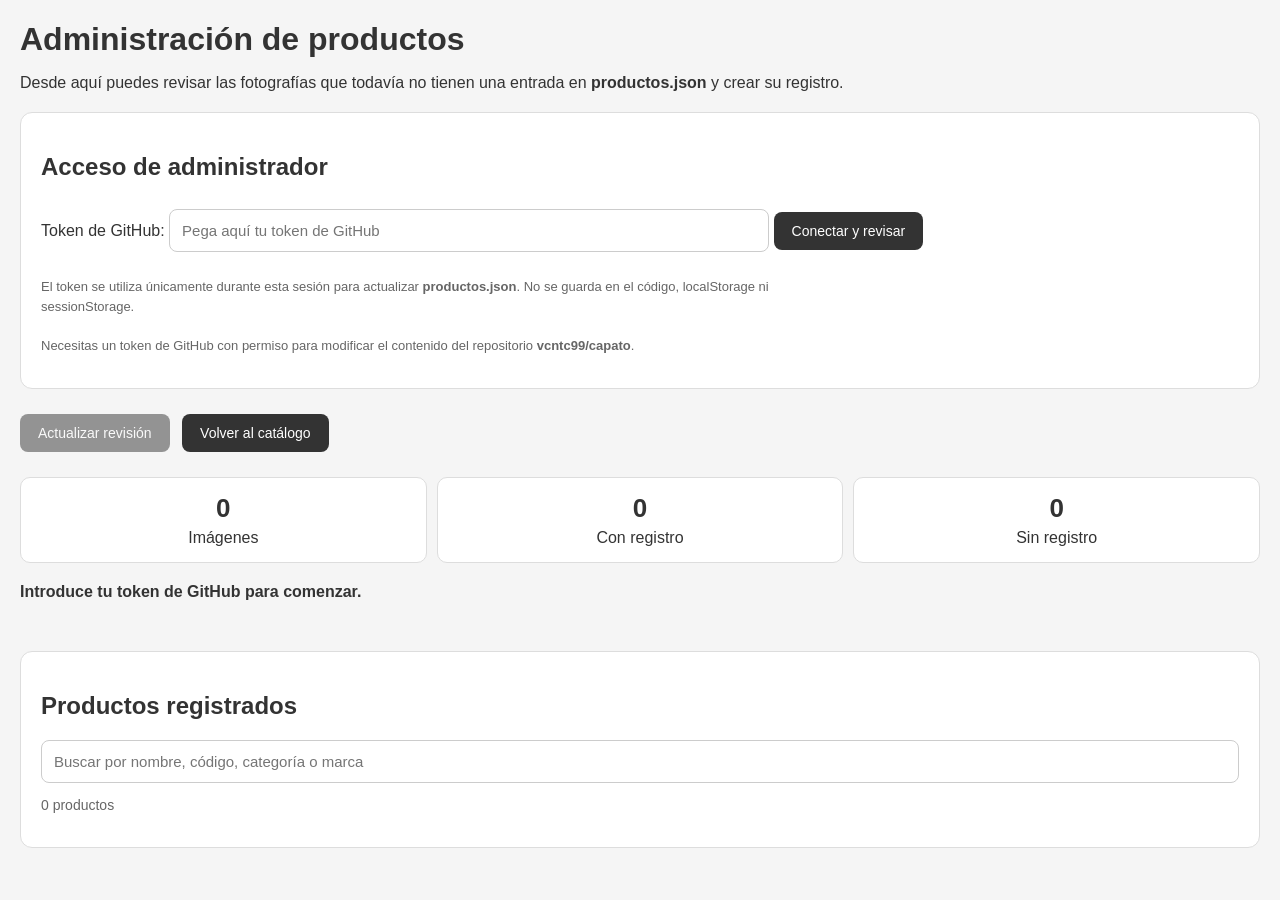
==== revision.html @ 4eaccc17 "Update revision.html" ====
<!DOCTYPE html>
<html lang="es">

<head>

  <meta charset="UTF-8">

  <meta name="viewport"
        content="width=device-width, initial-scale=1.0">

  <title>Capato - Administración de productos</title>


  <style>

    /* ==================================================
       PÁGINA
       ================================================== */

    body {

      font-family: Arial, sans-serif;

      margin: 20px;

      background: #f5f5f5;

      color: #333;

    }


    h1 {
      margin-bottom: 5px;
    }


    /* ==================================================
       AUTENTICACIÓN
       ================================================== */

    #acceso {

      background: white;

      padding: 20px;

      border-radius: 12px;

      margin: 20px 0;

      border: 1px solid #ddd;

    }


    #tokenGitHub {

      width: 100%;

      max-width: 600px;

      box-sizing: border-box;

      padding: 12px;

      margin: 8px 0 12px;

      border: 1px solid #ccc;

      border-radius: 8px;

      font-size: 15px;

    }


    #avisoToken {

      font-size: 13px;

      color: #666;

      line-height: 1.5;

      max-width: 800px;

    }


    /* ==================================================
       BOTONES
       ================================================== */

    button,
    .enlace {

      display: inline-block;

      padding: 11px 18px;

      margin: 5px 8px 5px 0;

      border: none;

      border-radius: 8px;

      background: #333;

      color: white;

      font-size: 14px;

      cursor: pointer;

      text-decoration: none;

    }


    button:hover,
    .enlace:hover {

      background: #555;

    }


    button:disabled {

      opacity: 0.5;

      cursor: not-allowed;

    }


    /* ==================================================
       RESUMEN
       ================================================== */

    #resumen {

      display: grid;

      grid-template-columns:
        repeat(3, 1fr);

      gap: 10px;

      margin: 20px 0;

    }


    .datoResumen {

      background: white;

      padding: 15px;

      border-radius: 10px;

      text-align: center;

      border: 1px solid #ddd;

    }


    .numero {

      display: block;

      font-size: 26px;

      font-weight: bold;

      margin-bottom: 5px;

    }


    /* ==================================================
       ESTADO
       ================================================== */

    #estado {

      margin: 15px 0;

      font-weight: bold;

    }


    /* ==================================================
       GALERÍA
       ================================================== */

    #galeriaRevision {

      display: grid;

      grid-template-columns:
        repeat(
          auto-fill,
          minmax(220px, 1fr)
        );

      gap: 15px;

    }


    /* ==================================================
       TARJETA
       ================================================== */

    .tarjeta {

      background: white;

      padding: 12px;

      border-radius: 10px;

      border: 1px solid #ddd;

      overflow-wrap: anywhere;

      cursor: pointer;

      transition:
        transform 0.2s,
        box-shadow 0.2s;

    }


    .tarjeta:hover {

      transform: translateY(-2px);

      box-shadow:
        0 4px 12px
        rgba(0, 0, 0, 0.12);

    }


    .tarjeta img {

      width: 100%;

      height: 200px;

      object-fit: contain;

      border-radius: 8px;

      background: #f8f8f8;

    }


    .nombreArchivo {

      font-size: 14px;

      font-weight: bold;

      margin: 10px 0 5px;

    }


    .aviso {

      color: #a65a00;

      font-size: 13px;

      font-weight: bold;

    }


    /* ==================================================
       FORMULARIO
       ================================================== */

    #formularioProducto {

      display: none;

      background: white;

      padding: 20px;

      border-radius: 12px;

      margin: 20px 0;

      border: 1px solid #ddd;

    }


    #formularioProducto.visible {

      display: block;

    }


    #imagenSeleccionada {

      width: 100%;

      max-width: 350px;

      max-height: 300px;

      object-fit: contain;

      display: block;

      margin-bottom: 15px;

      border-radius: 8px;

      background: #f5f5f5;

    }


    .campo {

      margin-bottom: 15px;

    }


    .campo label {

      display: block;

      font-weight: bold;

      margin-bottom: 5px;

    }


    .campo input,
    .campo textarea,
    .campo select {

      width: 100%;

      box-sizing: border-box;

      padding: 11px;

      border: 1px solid #ccc;

      border-radius: 8px;

      font-family: Arial, sans-serif;

      font-size: 15px;

    }


    .campo textarea {

      min-height: 100px;

      resize: vertical;

    }


    .campo input[readonly] {

      background: #eee;

      color: #555;

    }

  #ayudaNombreArchivo {
  display: block;
  margin-top: 5px;
  color: #666;
  font-size: 13px;
  line-height: 1.4;
}

    #mensajeFormulario {

      margin: 10px 0;

      font-weight: bold;

    }

/* ==================================================
   PRODUCTOS REGISTRADOS
   ================================================== */

#productosRegistrados {

  margin-top: 35px;

  background: white;

  padding: 20px;

  border-radius: 12px;

  border: 1px solid #ddd;

}


.busquedaProductos {

  margin-bottom: 10px;

}


#buscarProducto {

  width: 100%;

  box-sizing: border-box;

  padding: 12px;

  border: 1px solid #ccc;

  border-radius: 8px;

  font-size: 15px;

}


#contadorProductos {

  color: #666;

  font-size: 14px;

}


#galeriaProductos {

  display: grid;

  grid-template-columns:
    repeat(
      auto-fill,
      minmax(220px, 1fr)
    );

  gap: 15px;

}


.tarjetaProducto {

  background: #f8f8f8;

  padding: 12px;

  border-radius: 10px;

  border: 1px solid #ddd;

}


.tarjetaProducto img {

  width: 100%;

  height: 200px;

  object-fit: contain;

  border-radius: 8px;

  background: white;

}


.nombreProductoAdmin {

  font-size: 16px;

  font-weight: bold;

  margin: 10px 0 5px;

}


.datoProductoAdmin {

  font-size: 14px;

  margin: 4px 0;

}


.botonEditar {

  width: 100%;

  margin-top: 10px;

}


/* ==================================================
   CELULARES
   ================================================== */

    /* ==================================================
       CELULARES
       ================================================== */

    @media (max-width: 600px) {

      body {

        margin: 10px;

      }


      #resumen {

        grid-template-columns: 1fr;

      }


      #galeriaRevision {

        grid-template-columns:
          repeat(2, minmax(0, 1fr));

        gap: 10px;

      }


      .tarjeta {

        padding: 8px;

      }


      .tarjeta img {

        height: 140px;

      }


      button,
      .enlace {

        width: 100%;

        box-sizing: border-box;

        margin: 5px 0;

        text-align: center;

      }

    }

  </style>

</head>


<body>


  <!-- ==================================================
       TÍTULO
       ================================================== -->

  <h1>Administración de productos</h1>

  <p>
    Desde aquí puedes revisar las fotografías que todavía
    no tienen una entrada en <strong>productos.json</strong>
    y crear su registro.
  </p>


  <!-- ==================================================
       ACCESO A GITHUB
       ================================================== -->

  <div id="acceso">

    <h2>Acceso de administrador</h2>

    <label for="tokenGitHub">
      Token de GitHub:
    </label>

    <input
      id="tokenGitHub"
      type="password"
      autocomplete="off"
      placeholder="Pega aquí tu token de GitHub">

    <button id="conectar">
      Conectar y revisar
    </button>

    <p id="avisoToken">

      El token se utiliza únicamente durante esta sesión
      para actualizar <strong>productos.json</strong>.
      No se guarda en el código, localStorage ni
      sessionStorage.

      <br><br>

      Necesitas un token de GitHub con permiso para
      modificar el contenido del repositorio
      <strong>vcntc99/capato</strong>.

    </p>

  </div>


  <!-- ==================================================
       BOTONES GENERALES
       ================================================== -->

  <div id="acciones">

    <button id="actualizar"
            disabled>
      Actualizar revisión
    </button>

    <a class="enlace"
       href="index.html">
      Volver al catálogo
    </a>

  </div>


  <!-- ==================================================
       RESUMEN
       ================================================== -->

  <div id="resumen">

    <div class="datoResumen">

      <span
        class="numero"
        id="totalImagenes">
        0
      </span>

      Imágenes

    </div>


    <div class="datoResumen">

      <span
        class="numero"
        id="conRegistro">
        0
      </span>

      Con registro

    </div>


    <div class="datoResumen">

      <span
        class="numero"
        id="sinRegistro">
        0
      </span>

      Sin registro

    </div>

  </div>


  <!-- ==================================================
       FORMULARIO DE PRODUCTO
       ================================================== -->

  <div id="formularioProducto">

    <h2 id="tituloFormulario">
  Agregar producto
</h2>
    
    <img
      id="imagenSeleccionada"
      src=""
      alt="">


    <div class="campo">

  <label for="archivoProducto">
    Nombre del archivo
  </label>

  <input
    id="archivoProducto"
    type="text"
    readonly>

  <small id="ayudaNombreArchivo">
    El nombre del archivo no se puede modificar al agregar un producto.
  </small>

</div>


    <div class="campo">

      <label for="nombreProducto">
        Nombre del producto *
      </label>

      <input
        id="nombreProducto"
        type="text"
        placeholder="Ejemplo: Marcatexto de colores">

    </div>


    <div class="campo">

      <label for="descripcionProducto">
        Descripción *
      </label>

      <textarea
        id="descripcionProducto"
        placeholder="Descripción del producto"></textarea>

    </div>


    <div class="campo">

      <label for="precioProducto">
        Precio *
      </label>

      <input
        id="precioProducto"
        type="number"
        min="0"
        step="0.01"
        placeholder="Ejemplo: 49.90">

    </div>


    <div class="campo">

      <label for="categoriaProducto">
        Categoría *
      </label>

      <select id="categoriaProducto">

        <option value="">
          Seleccionar categoría
        </option>
             
      </select>

    </div>

    <div class="campo">

      <label for="marcaProducto">
        Marca
      </label>

      <input
        id="marcaProducto"
        type="text"
        placeholder="Ejemplo: Marca">

    </div>


    <div class="campo">

      <label for="codigoProducto">
        Código del producto *
      </label>

      <input
        id="codigoProducto"
        type="text"
        placeholder="Ejemplo: ESC-0030">

    </div>


    <p id="mensajeFormulario"></p>


    <button id="guardarProducto">
      Guardar producto
    </button>

    <button id="cancelarFormulario">
      Cancelar
    </button>

  </div>


  <!-- ==================================================
       ESTADO
       ================================================== -->

  <p id="estado">
    Introduce tu token de GitHub para comenzar.
  </p>


  <!-- ==================================================
       GALERÍA DE IMÁGENES SIN REGISTRO
       ================================================== -->

  <div id="galeriaRevision"></div>

  <!-- ==================================================
     PRODUCTOS REGISTRADOS
     ================================================== -->

<div id="productosRegistrados">

  <h2>Productos registrados</h2>

  <div class="busquedaProductos">

    <input
      id="buscarProducto"
      type="search"
      placeholder="Buscar por nombre, código, categoría o marca">

  </div>

  <p id="contadorProductos">
    0 productos
  </p>

  <div id="galeriaProductos"></div>

</div>

  <!-- ==================================================
       JAVASCRIPT
       ================================================== -->

  <script>


    // ==================================================
    // CONFIGURACIÓN
    // ==================================================

    const usuario =
      "vcntc99";

    const repo =
      "capato";

    const carpeta =
      "image";

    const rama =
      "main";


    const urlGitHub =
      `https://api.github.com/repos/${usuario}/${repo}/contents/${carpeta}?ref=${rama}`;


    const urlProductos =
      `https://api.github.com/repos/${usuario}/${repo}/contents/productos.json?ref=${rama}`;


    // ==================================================
    // ELEMENTOS
    // ==================================================

    const tokenGitHub =
      document.getElementById(
        "tokenGitHub"
      );

    const conectar =
      document.getElementById(
        "conectar"
      );

    const actualizar =
      document.getElementById(
        "actualizar"
      );

    const estado =
      document.getElementById(
        "estado"
      );

    const galeriaRevision =
      document.getElementById(
        "galeriaRevision"
      );

    const galeriaProductos =
  document.getElementById(
    "galeriaProductos"
  );

const buscarProducto =
  document.getElementById(
    "buscarProducto"
  );

const contadorProductos =
  document.getElementById(
    "contadorProductos"
  );

    const formularioProducto =
      document.getElementById(
        "formularioProducto"
      );

    const tituloFormulario =
  document.getElementById(
    "tituloFormulario"
  );

    const imagenSeleccionada =
      document.getElementById(
        "imagenSeleccionada"
      );

    const archivoProducto =
      document.getElementById(
        "archivoProducto"
      );
    
const ayudaNombreArchivo =
  document.getElementById(
    "ayudaNombreArchivo"
  );
    
    const nombreProducto =
      document.getElementById(
        "nombreProducto"
      );

    const descripcionProducto =
      document.getElementById(
        "descripcionProducto"
      );

    const precioProducto =
      document.getElementById(
        "precioProducto"
      );

    const categoriaProducto =
      document.getElementById(
        "categoriaProducto"
      );

// ==================================================
// CARGAR CATEGORÍAS
// ==================================================

async function cargarCategorias() {

  const respuesta =
    await fetch(
      `categorias.json?t=${Date.now()}`
    );

  if (!respuesta.ok) {

    throw new Error(
      "No se pudo cargar categorias.json"
    );

  }

  const categorias =
    await respuesta.json();


  categoriaProducto.innerHTML =
    `
      <option value="">
        Seleccionar categoría
      </option>
    `;


  categorias.forEach(
    categoria => {

      const opcion =
        document.createElement(
          "option"
        );

      opcion.value =
        categoria;

      opcion.textContent =
        categoria;

      categoriaProducto.appendChild(
        opcion
      );

    }
  );

}

    const marcaProducto =
      document.getElementById(
        "marcaProducto"
      );

    const codigoProducto =
      document.getElementById(
        "codigoProducto"
      );

    const guardarProducto =
      document.getElementById(
        "guardarProducto"
      );

    const cancelarFormulario =
      document.getElementById(
        "cancelarFormulario"
      );

    const mensajeFormulario =
      document.getElementById(
        "mensajeFormulario"
      );


    // ==================================================
    // VARIABLES
    // ==================================================

    let token = "";

    let productos = [];

    let archivoSeleccionado = null;

    let productoEditando = null;

    let shaProductos = "";

    let archivosImagenes = [];


    // ==================================================
    // AUTENTICACIÓN
    // ==================================================

    conectar.addEventListener(
      "click",
      async () => {

        const tokenIntroducido =
          tokenGitHub.value.trim();


        if (!tokenIntroducido) {

          estado.textContent =
            "Introduce tu token de GitHub.";

          return;

        }

        token =
  tokenIntroducido;

try {

  await cargarCategorias();

  await revisarCatalogo();

}
catch (error) {

  console.error(error);

  estado.textContent =
    "Error: " +
    error.message;

}

      }
    );


    // ==================================================
    // CABECERAS DE GITHUB
    // ==================================================

    function encabezadosGitHub() {

      return {

        "Accept":
          "application/vnd.github+json",

        "Authorization":
          `Bearer ${token}`,

        "X-GitHub-Api-Version":
          "2022-11-28"

      };

// ==================================================
// FUNCIONES PARA RENOMBRAR IMÁGENES EN GITHUB
// ==================================================

function urlArchivoGitHub(nombreArchivo) {

  return (
    `https://api.github.com/repos/` +
    `${usuario}/${repo}/contents/` +
    `${encodeURIComponent(carpeta)}/` +
    `${encodeURIComponent(nombreArchivo)}` +
    `?ref=${rama}`
  );

}


async function obtenerImagenGitHub(nombreArchivo) {

  const respuesta =
    await fetch(
      urlArchivoGitHub(nombreArchivo),
      {
        method: "GET",

        headers:
          encabezadosGitHub(),

        cache: "no-store"
      }
    );


  if (!respuesta.ok) {

    const errorGitHub =
      await respuesta.json()
        .catch(() => null);


    throw new Error(
      errorGitHub?.message ||
      `No se pudo obtener la imagen "${nombreArchivo}".`
    );

  }


  return await respuesta.json();

}


async function crearImagenConNuevoNombre(
  nombreOriginal,
  nombreNuevo
) {

  const archivoOriginal =
    await obtenerImagenGitHub(
      nombreOriginal
    );


  const contenidoBase64 =
    archivoOriginal.content
      .replace(/\s/g, "");


  const respuesta =
    await fetch(
      urlArchivoGitHub(nombreNuevo),
      {

        method: "PUT",

        headers: {

          ...encabezadosGitHub(),

          "Content-Type":
            "application/json"

        },

        body:
          JSON.stringify({

            message:
              `Renombrar imagen ${nombreOriginal} a ${nombreNuevo}`,

            content:
              contenidoBase64,

            branch:
              rama

          })

      }
    );


  if (!respuesta.ok) {

    const errorGitHub =
      await respuesta.json()
        .catch(() => null);


    throw new Error(
      errorGitHub?.message ||
      `No se pudo crear "${nombreNuevo}" en GitHub.`
    );

  }


  return {

    shaOriginal:
      archivoOriginal.sha,

    respuesta:
      await respuesta.json()

  };

}


async function eliminarImagenGitHub(
  nombreArchivo,
  shaArchivo
) {

  const respuesta =
    await fetch(
      urlArchivoGitHub(nombreArchivo),
      {

        method: "DELETE",

        headers: {

          ...encabezadosGitHub(),

          "Content-Type":
            "application/json"

        },

        body:
          JSON.stringify({

            message:
              `Eliminar imagen antigua ${nombreArchivo}`,

            sha:
              shaArchivo,

            branch:
              rama

          })

      }
    );


  if (!respuesta.ok) {

    const errorGitHub =
      await respuesta.json()
        .catch(() => null);


    throw new Error(
      errorGitHub?.message ||
      `No se pudo eliminar "${nombreArchivo}".`
    );

  }


  return await respuesta.json();

}

function decodificarBase64(base64) {
  const binario = atob(base64.replace(/\s/g, ""));

  const bytes = Uint8Array.from(
    binario,
    caracter => caracter.charCodeAt(0)
  );

  return new TextDecoder("utf-8").decode(bytes);
}


function codificarBase64(texto) {
  const bytes = new TextEncoder().encode(texto);

  let binario = "";

  const tamañoBloque = 0x8000;

  for (
    let i = 0;
    i < bytes.length;
    i += tamañoBloque
  ) {
    const bloque =
      bytes.subarray(
        i,
        i + tamañoBloque
      );

    binario += String.fromCharCode(
      ...bloque
    );
  }

  return btoa(binario);
}
    
    // ==================================================
    // REVISAR CATÁLOGO
    // ==================================================

    async function revisarCatalogo() {

      if (!token) {

        estado.textContent =
          "Primero debes introducir el token.";

        return;

      }


      galeriaRevision.innerHTML = "";

      estado.textContent =
        "Conectando con GitHub...";


      try {

        // ----------------------------------------------
        // Descargar productos.json desde GitHub
        // ----------------------------------------------

        const respuestaProductos =
          await fetch(
            `${urlProductos}&t=${Date.now()}`,
            {
              method: "GET",

              headers:
                encabezadosGitHub(),

              cache: "no-store"
            }
          );


        if (!respuestaProductos.ok) {

          throw new Error(
            `Error al leer productos.json: ${respuestaProductos.status}`
          );

        }


        const datosProductos =
          await respuestaProductos.json();


        shaProductos =
          datosProductos.sha;


        // ----------------------------------------------
        // Decodificar productos.json
        // ----------------------------------------------

        const contenido =
          decodificarBase64(
            datosProductos.content
          );


        productos =
          JSON.parse(contenido);


        if (!Array.isArray(productos)) {

          throw new Error(
            "productos.json no contiene una lista válida."
          );

        }


        // ----------------------------------------------
        // Descargar imágenes
        // ----------------------------------------------

        const respuestaImagenes =
          await fetch(
            `${urlGitHub}&t=${Date.now()}`,
            {
              method: "GET",

              headers:
                encabezadosGitHub(),

              cache: "no-store"
            }
          );


        if (!respuestaImagenes.ok) {

          throw new Error(
            `Error al leer la carpeta image: ${respuestaImagenes.status}`
          );

        }


        const archivos =
          await respuestaImagenes.json();


        if (!Array.isArray(archivos)) {

          throw new Error(
            "GitHub no devolvió una lista de archivos."
          );

        }


        // ----------------------------------------------
        // Solo imágenes
        // ----------------------------------------------

        archivosImagenes =
          archivos.filter(file => {

            return (
              file.type === "file" &&
              /\.(jpg|jpeg|png|gif|webp)$/i
                .test(file.name)
            );

          });

// ----------------------------------------------
// Mostrar productos registrados
// ----------------------------------------------

mostrarProductosRegistrados(
  buscarProducto.value
);

        // ----------------------------------------------
        // Nombres registrados
        // ----------------------------------------------

        const nombresRegistrados =
          new Set(

            productos.map(
              producto =>
                producto.imagen
            )

          );


        // ----------------------------------------------
        // Imágenes sin registro
        // ----------------------------------------------

        const imagenesSinRegistro =
          archivosImagenes.filter(file => {

            return !nombresRegistrados.has(
              file.name
            );

          });


        // ----------------------------------------------
        // Ordenar
        // ----------------------------------------------

        imagenesSinRegistro.sort(
          (a, b) => {

            const numeroA =
              parseInt(
                a.name.match(/^\d+/)?.[0]
                || "999999",
                10
              );


            const numeroB =
              parseInt(
                b.name.match(/^\d+/)?.[0]
                || "999999",
                10
              );


            if (
              numeroA !== numeroB
            ) {

              return numeroA - numeroB;

            }


            return a.name.localeCompare(
              b.name
            );

          }
        );


        // ----------------------------------------------
        // Contadores
        // ----------------------------------------------

        document.getElementById(
          "totalImagenes"
        ).textContent =
          archivosImagenes.length;


        document.getElementById(
          "conRegistro"
        ).textContent =
          archivosImagenes.length -
          imagenesSinRegistro.length;


        document.getElementById(
          "sinRegistro"
        ).textContent =
          imagenesSinRegistro.length;


        // ----------------------------------------------
        // Mostrar resultado
        // ----------------------------------------------

        if (
          imagenesSinRegistro.length === 0
        ) {

          estado.textContent =
            "✓ Todas las imágenes tienen un registro en productos.json.";

          actualizar.disabled = false;

          return;

        }


        estado.textContent =
          `${imagenesSinRegistro.length} imagen(es) sin registro. Pulsa una imagen para agregarla.`;

        // ----------------------------------------------
        // Crear tarjetas
        // ----------------------------------------------

        imagenesSinRegistro.forEach(
          file => {

            crearTarjeta(file);

          }
        );


        actualizar.disabled =
          false;

      }

      catch (error) {

        console.error(error);

        estado.textContent =
          "Error: " +
          error.message;

      }

    }

// ==================================================
// MOSTRAR PRODUCTOS REGISTRADOS
// ==================================================

function mostrarProductosRegistrados(
  textoBusqueda = ""
) {

  galeriaProductos.innerHTML = "";

  const texto =
    textoBusqueda
      .trim()
      .toLowerCase();


  const productosFiltrados =
    productos.filter(
      producto => {

        const nombre =
          String(
            producto.nombre || ""
          ).toLowerCase();

        const codigo =
          String(
            producto.codigo || ""
          ).toLowerCase();

        const categoria =
          String(
            producto.categoria || ""
          ).toLowerCase();

        const marca =
          String(
            producto.marca || ""
          ).toLowerCase();


        return (
          !texto ||
          nombre.includes(texto) ||
          codigo.includes(texto) ||
          categoria.includes(texto) ||
          marca.includes(texto)
        );

      }
    );


  contadorProductos.textContent =
    `${productosFiltrados.length} producto(s)`;


  productosFiltrados.forEach(
    producto => {

      crearTarjetaProducto(
        producto
      );

    }
  );

}


// ==================================================
// CREAR TARJETA DE PRODUCTO
// ==================================================

function crearTarjetaProducto(
  producto
) {

  const tarjeta =
    document.createElement(
      "div"
    );

  tarjeta.className =
    "tarjetaProducto";


  const imagen =
    document.createElement(
      "img"
    );


  const archivo =
    archivosImagenes.find(
      file =>
        file.name ===
        producto.imagen
    );


  if (archivo) {

    imagen.src =
      `https://raw.githubusercontent.com/${usuario}/${repo}/${rama}/${archivo.path}`;
  }
  else {

    imagen.alt =
      "Imagen no encontrada";

  }


  imagen.alt =
    producto.nombre ||
    producto.imagen;


  const nombre =
    document.createElement(
      "p"
    );

  nombre.className =
    "nombreProductoAdmin";

  nombre.textContent =
    producto.nombre;


  const codigo =
    document.createElement(
      "p"
    );

  codigo.className =
    "datoProductoAdmin";

  codigo.textContent =
    `Código: ${producto.codigo}`;


  const precio =
    document.createElement(
      "p"
    );

  precio.className =
    "datoProductoAdmin";

  precio.textContent =
    `Precio: $${Number(
      producto.precio || 0
    ).toFixed(2)}`;


  const categoria =
    document.createElement(
      "p"
    );

  categoria.className =
    "datoProductoAdmin";

  categoria.textContent =
    `Categoría: ${
      producto.categoria || ""
    }`;


  const marca =
    document.createElement(
      "p"
    );

  marca.className =
    "datoProductoAdmin";

  marca.textContent =
    `Marca: ${
      producto.marca || "Sin marca"
    }`;


  const boton =
    document.createElement(
      "button"
    );

  boton.className =
    "botonEditar";

  boton.textContent =
    "Editar";


  boton.addEventListener(
    "click",
    () => {

      editarProducto(
        producto
      );

    }
  );


  tarjeta.appendChild(
    imagen
  );

  tarjeta.appendChild(
    nombre
  );

  tarjeta.appendChild(
    codigo
  );

  tarjeta.appendChild(
    precio
  );

  tarjeta.appendChild(
    categoria
  );

  tarjeta.appendChild(
    marca
  );

  tarjeta.appendChild(
    boton
  );


  galeriaProductos.appendChild(
    tarjeta
  );

}
    // ==================================================
    // CREAR TARJETA
    // ==================================================

    function crearTarjeta(file) {

      const tarjeta =
        document.createElement("div");

      tarjeta.className =
        "tarjeta";


      const imagen =
        document.createElement("img");

      imagen.src =
        file.download_url;

      imagen.alt =
        file.name;

      imagen.loading =
        "lazy";


      const nombre =
        document.createElement("p");

      nombre.className =
        "nombreArchivo";

      nombre.textContent =
        file.name;


      const aviso =
        document.createElement("p");

      aviso.className =
        "aviso";

      aviso.textContent =
        "Sin registro — pulsa para agregar";


      tarjeta.appendChild(
        imagen
      );

      tarjeta.appendChild(
        nombre
      );

      tarjeta.appendChild(
        aviso
      );


      tarjeta.addEventListener(
        "click",
        () => {

          seleccionarImagen(file);

        }
      );


      galeriaRevision.appendChild(
        tarjeta
      );

    }

// ==================================================
// EDITAR PRODUCTO
// ==================================================

function editarProducto(producto) {

  productoEditando =
    producto;


  // ----------------------------------------------
  // Buscar la imagen correspondiente
  // ----------------------------------------------

  const archivo =
    archivosImagenes.find(
      file =>
        file.name ===
        producto.imagen
    );


  if (archivo) {

    archivoSeleccionado =
      archivo;

    imagenSeleccionada.src =
      archivo.download_url;

    imagenSeleccionada.alt =
      producto.nombre;

  }
  else {

    archivoSeleccionado =
      {
        name: producto.imagen
      };

    imagenSeleccionada.src =
      "";

    imagenSeleccionada.alt =
      producto.imagen;

  }


  // ----------------------------------------------
  // Cambiar título del formulario
  // ----------------------------------------------

  tituloFormulario.textContent =
    "Editar producto";


  // ----------------------------------------------
  // Cambiar botón
  // ----------------------------------------------

  guardarProducto.textContent =
    "Guardar cambios";


  // ----------------------------------------------
  // Cargar datos
  // ----------------------------------------------

  archivoProducto.value =
    producto.imagen;

  nombreProducto.value =
    producto.nombre || "";

  descripcionProducto.value =
    producto.descripcion || "";

  precioProducto.value =
    producto.precio ?? "";

  categoriaProducto.value =
    producto.categoria || "";

  marcaProducto.value =
    producto.marca || "";

  codigoProducto.value =
    producto.codigo || "";


  mensajeFormulario.textContent =
    "";

  archivoProducto.readOnly = false;

ayudaNombreArchivo.textContent =
  "Puedes modificar el nombre del archivo. Al guardar, también se actualizará productos.json.";

  // ----------------------------------------------
  // Mostrar formulario
  // ----------------------------------------------

  formularioProducto.classList.add(
    "visible"
  );


  formularioProducto.scrollIntoView({
    behavior: "smooth",
    block: "start"
  });


  nombreProducto.focus();

}

    // ==================================================
    // SELECCIONAR IMAGEN
    // ==================================================

    function seleccionarImagen(file) {

      archivoSeleccionado =
        file;

        productoEditando =
    null;

  tituloFormulario.textContent =
    "Agregar producto";

  guardarProducto.textContent =
    "Guardar producto";

      imagenSeleccionada.src =
        file.download_url;

      imagenSeleccionada.alt =
        file.name;


      // El nombre viene directamente
// de GitHub y no se puede modificar
// al crear un producto nuevo.

archivoProducto.value =
  file.name;

archivoProducto.readOnly = true;

ayudaNombreArchivo.textContent =
  "El nombre del archivo no se puede modificar al agregar un producto.";


      // Limpiar formulario

      nombreProducto.value =
        "";

      descripcionProducto.value =
        "";

      precioProducto.value =
        "";

      categoriaProducto.value =
        "";

      marcaProducto.value =
        "";

      codigoProducto.value =
        "";


      mensajeFormulario.textContent =
        "";


      formularioProducto.classList.add(
        "visible"
      );


      formularioProducto.scrollIntoView({
        behavior: "smooth",
        block: "start"
      });


      nombreProducto.focus();

    }


    // ==================================================
    // CANCELAR FORMULARIO
    // ==================================================

    cancelarFormulario.addEventListener(
      "click",
      () => {

        formularioProducto.classList.remove(
          "visible"
        );

        archivoSeleccionado =
          null;

         productoEditando =
      null;

    tituloFormulario.textContent =
      "Agregar producto";

    guardarProducto.textContent =
      "Guardar producto";

    archivoProducto.readOnly = true;

    ayudaNombreArchivo.textContent =
     "El nombre del archivo no se puede modificar al agregar un producto.";
      }
    );


    // ==================================================
    // GUARDAR PRODUCTO
    // ==================================================

    guardarProducto.addEventListener(
      "click",
      async () => {

        // ----------------------------------------------
        // Comprobar selección
        // ----------------------------------------------

        if (
  !archivoSeleccionado &&
  !productoEditando
) {

  mensajeFormulario.textContent =
    "Selecciona una imagen.";

  return;

}

        // ----------------------------------------------
        // Obtener datos
        // ----------------------------------------------

        const nombre =
          nombreProducto.value.trim();

        const descripcion =
          descripcionProducto.value.trim();

        const precioTexto =
          precioProducto.value.trim();

        const categoria =
          categoriaProducto.value;

        const marca =
          marcaProducto.value.trim();

        const codigo =
          codigoProducto.value.trim();
        
        const nombreArchivoNuevo =
          archivoProducto.value.trim();

// ----------------------------------------------
// Validar nombre del archivo
// ----------------------------------------------

if (!nombreArchivoNuevo) {

  mensajeFormulario.textContent =
    "El nombre del archivo no puede estar vacío.";

  return;

}

if (
  /[\\/:*?"<>|]/.test(
    nombreArchivoNuevo
  )
) {

  mensajeFormulario.textContent =
    "El nombre del archivo contiene caracteres no permitidos.";

  return;

}

// ----------------------------------------------
// Comprobar nombre de imagen duplicado
// ----------------------------------------------

if (
  productoEditando &&
  nombreArchivoNuevo !==
  productoEditando.imagen
) {

  const archivoConEseNombre =
    archivosImagenes.some(
      file =>
        file.name ===
        nombreArchivoNuevo
    );

  if (archivoConEseNombre) {

    mensajeFormulario.textContent =
      "⚠️ Ya existe una imagen con ese nombre en GitHub.";

    return;

  }

}
        // ----------------------------------------------
        // Validar obligatorios
        // ----------------------------------------------

        if (
          !nombre ||
          !descripcion ||
          !precioTexto ||
          !categoria ||
          !codigo
        ) {

          mensajeFormulario.textContent =
            "Completa todos los campos obligatorios (*).";

          return;

        }


        // ----------------------------------------------
        // Validar precio
        // ----------------------------------------------

        const precio =
          Number(precioTexto);


        if (
          !Number.isFinite(precio) ||
          precio < 0
        ) {

          mensajeFormulario.textContent =
            "El precio no es válido.";

          return;

        }


// ----------------------------------------------
// Comprobar código duplicado
// ----------------------------------------------

const codigoExiste =
  productos.some(
    producto => {

      // Si estamos editando,
      // ignorar el mismo registro.
      // Lo identificamos por su imagen.

      if (
        productoEditando &&
        producto.imagen ===
        productoEditando.imagen
      ) {

        return false;

      }

      return (
        String(producto.codigo)
          .toLowerCase() ===
        codigo.toLowerCase()
      );

    }
  );

        if (codigoExiste) {

          mensajeFormulario.textContent =
            "⚠️ Ese código de producto ya existe.";

          return;

        }


        // ----------------------------------------------
        // Comprobar nuevamente el nombre de imagen
        // ----------------------------------------------

      if (!productoEditando) {

  const imagenExiste =
    productos.some(
      producto =>
        producto.imagen ===
        nombreArchivoNuevo
    );


  if (imagenExiste) {

    mensajeFormulario.textContent =
      "⚠️ Esta imagen ya tiene un registro.";

    return;

  }

}

// ----------------------------------------------
// Preparar producto para guardar
// ----------------------------------------------

const productoGuardar = {

imagen:
  nombreArchivoNuevo,

  nombre:
    nombre,

  descripcion:
    descripcion,

  precio:
    precio,

  categoria:
    categoria,

  marca:
    marca,

  codigo:
    codigo

};


        // ----------------------------------------------
        // Confirmación
        // ----------------------------------------------

        const confirmar =
  confirm(
    `${productoEditando
      ? "¿Guardar los cambios de este producto?"
      : "¿Guardar este producto?"
    }\n\n` +

    `Imagen: ${productoGuardar.imagen}\n` +
    `Nombre: ${productoGuardar.nombre}\n` +
    `Precio: $${productoGuardar.precio.toFixed(2)}\n` +
    `Categoría: ${productoGuardar.categoria}\n` +
    `Código: ${productoGuardar.codigo}`
  );

        if (!confirmar) {

          return;

        }


        guardarProducto.disabled =
          true;

        cancelarFormulario.disabled =
          true;


        mensajeFormulario.textContent =
          "Guardando en GitHub...";


        try {

// --------------------------------------------
// Agregar o modificar producto en el arreglo
// --------------------------------------------

let productosActualizados;

if (productoEditando) {

  // Estamos editando un producto existente

  productosActualizados =
  productos.map(
    producto => {

      if (
        productoEditando &&
        producto.imagen ===
        productoEditando.imagen
      ) {

        return productoGuardar;

      }

      return producto;

    }
    );

}
else {

  // Estamos agregando un producto nuevo

  productosActualizados =
    [
      ...productos,
      productoGuardar
    ];

}

          // --------------------------------------------
          // Convertir a JSON
          // --------------------------------------------

          const nuevoContenido =
            JSON.stringify(
              productosActualizados,
              null,
              2
            ) + "\n";


          // --------------------------------------------
          // Codificar UTF-8 en Base64
          // --------------------------------------------

          const contenidoBase64 =
            codificarBase64(
              nuevoContenido
            );


          // --------------------------------------------
          // Actualizar productos.json
          // --------------------------------------------

          const respuesta =
            await fetch(
              urlProductos,
              {

                method: "PUT",

                headers: {

                  ...encabezadosGitHub(),

                  "Content-Type":
                    "application/json"

                },

                body:
                  JSON.stringify({

                   message:
  productoEditando
    ? `Editar producto ${productoGuardar.codigo}`
    : `Agregar producto ${productoGuardar.codigo}`,

                    content:
                      contenidoBase64,

                    sha:
                      shaProductos,

                    branch:
                      rama

                  })

              }
            );


          // --------------------------------------------
          // Comprobar resultado
          // --------------------------------------------

          if (!respuesta.ok) {

            const errorGitHub =
              await respuesta.json()
                .catch(() => null);


            throw new Error(
              errorGitHub?.message ||
              `GitHub respondió ${respuesta.status}`
            );

          }


          // --------------------------------------------
          // Éxito
          // --------------------------------------------

          mensajeFormulario.textContent =
            "✓ Producto guardado correctamente en GitHub.";


// --------------------------------------------
// Actualizar datos locales
// --------------------------------------------

productos =
  productosActualizados;

          shaProductos =
            (
              await respuesta.json()
            ).content.sha;


          // Cerrar formulario después
          // de un momento

          setTimeout(
            async () => {

              formularioProducto.classList.remove(
                "visible"
              );

              archivoSeleccionado =
                null;
              productoEditando =
  null;

tituloFormulario.textContent =
  "Agregar producto";

guardarProducto.textContent =
  "Guardar producto";

              await revisarCatalogo();

            },
            1200
          );

        }

        catch (error) {

          console.error(error);

          mensajeFormulario.textContent =
            "❌ No se pudo guardar: " +
            error.message;

        }

        finally {

          guardarProducto.disabled =
            false;

          cancelarFormulario.disabled =
            false;

        }

      }
    );

// ==================================================
// BUSCAR PRODUCTOS
// ==================================================

buscarProducto.addEventListener(
  "input",
  () => {

    mostrarProductosRegistrados(
      buscarProducto.value
    );

  }
);

    // ==================================================
    // ACTUALIZAR REVISIÓN
    // ==================================================

    actualizar.addEventListener(
      "click",
      revisarCatalogo
    );

  </script>

</body>

</html>
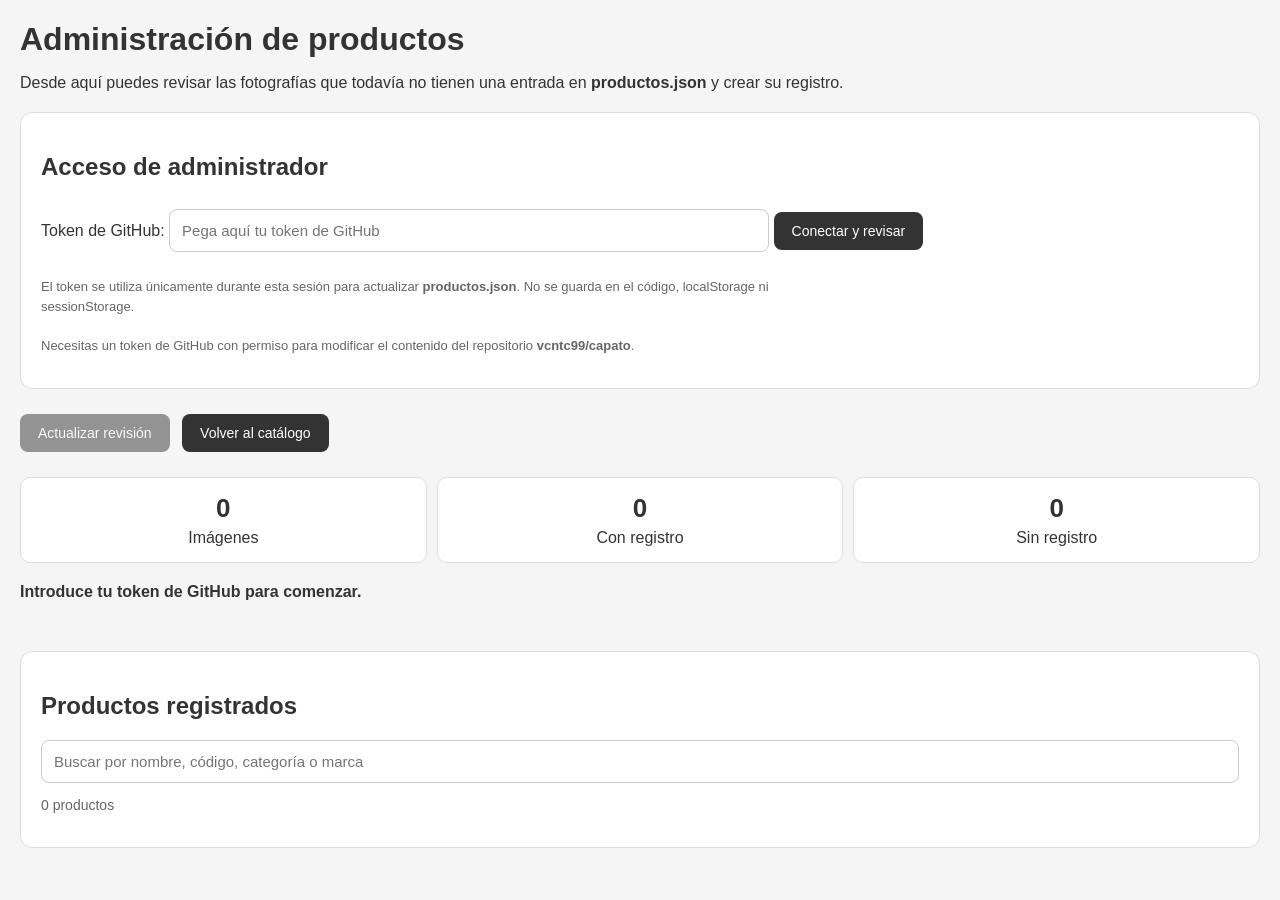
==== commit 44228d29: "Update revision.html" ====
--- a/revision.html
+++ b/revision.html
@@ -1177,6 +1177,8 @@
           "2022-11-28"
 
       };
+      
+      }
 
 // ==================================================
 // FUNCIONES PARA RENOMBRAR IMÁGENES EN GITHUB
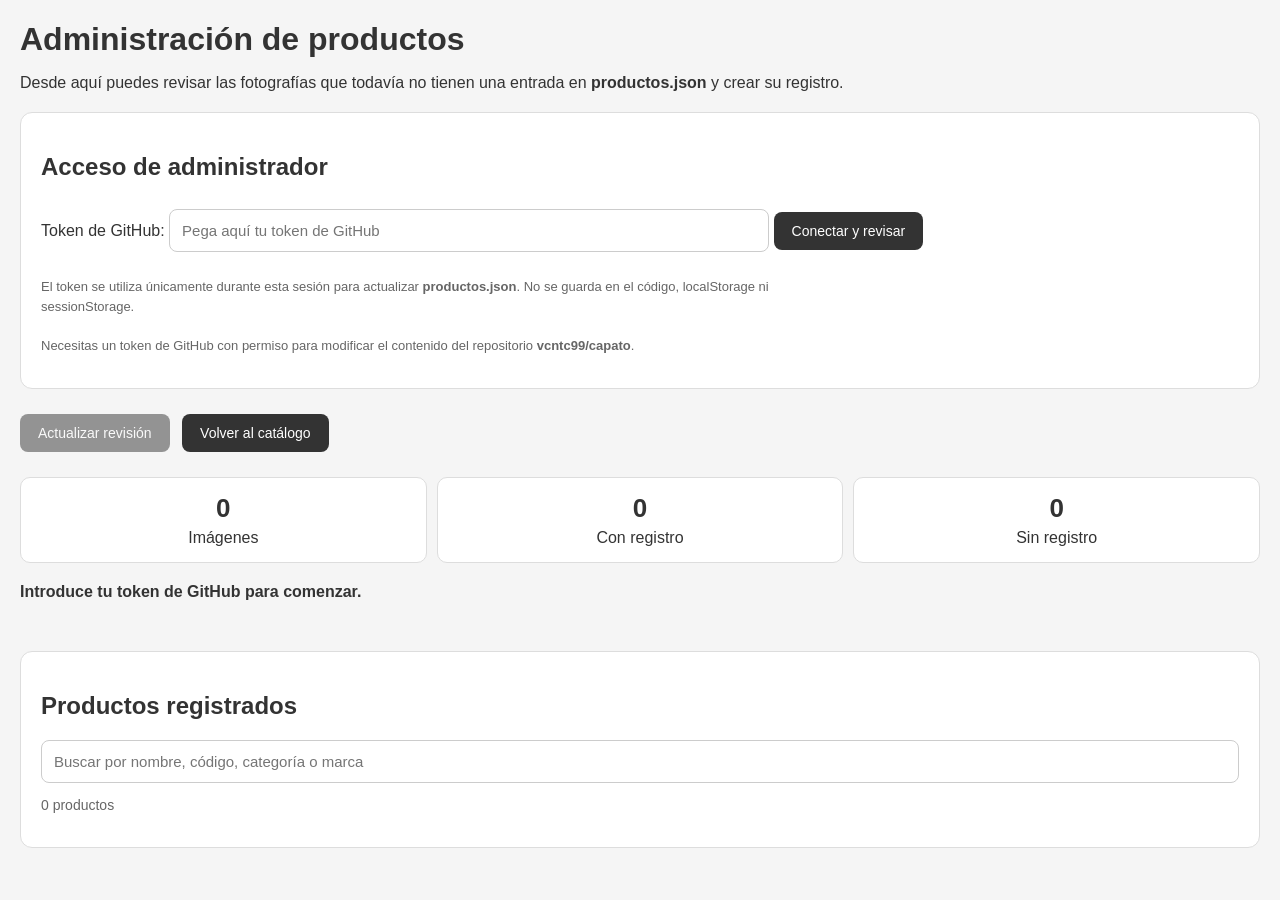
==== commit 92337122: "Update revision.html" ====
--- a/revision.html
+++ b/revision.html
@@ -2291,7 +2291,7 @@
         
         const nombreArchivoNuevo =
           archivoProducto.value.trim();
-
+        
 // ----------------------------------------------
 // Validar nombre del archivo
 // ----------------------------------------------
@@ -2304,6 +2304,11 @@
   return;
 
 }
+
+
+// ----------------------------------------------
+// Caracteres no permitidos
+// ----------------------------------------------
 
 if (
   /[\\/:*?"<>|]/.test(
@@ -2315,6 +2320,68 @@
     "El nombre del archivo contiene caracteres no permitidos.";
 
   return;
+
+}
+
+
+// ----------------------------------------------
+// Validar extensión
+// ----------------------------------------------
+
+const extensionesPermitidas = [
+  "jpg",
+  "jpeg",
+  "png",
+  "gif",
+  "webp"
+];
+
+const extensionNueva =
+  nombreArchivoNuevo
+    .split(".")
+    .pop()
+    .toLowerCase();
+
+
+if (
+  !extensionesPermitidas.includes(
+    extensionNueva
+  )
+) {
+
+  mensajeFormulario.textContent =
+    "La extensión debe ser JPG, JPEG, PNG, GIF o WEBP.";
+
+  return;
+
+}
+
+
+// ----------------------------------------------
+// Si estamos editando,
+// conservar la extensión original
+// ----------------------------------------------
+
+if (productoEditando) {
+
+  const extensionOriginal =
+    productoEditando.imagen
+      .split(".")
+      .pop()
+      .toLowerCase();
+
+
+  if (
+    extensionNueva !==
+    extensionOriginal
+  ) {
+
+    mensajeFormulario.textContent =
+      `Conserva la extensión original (.${extensionOriginal}).`;
+
+    return;
+
+  }
 
 }
 
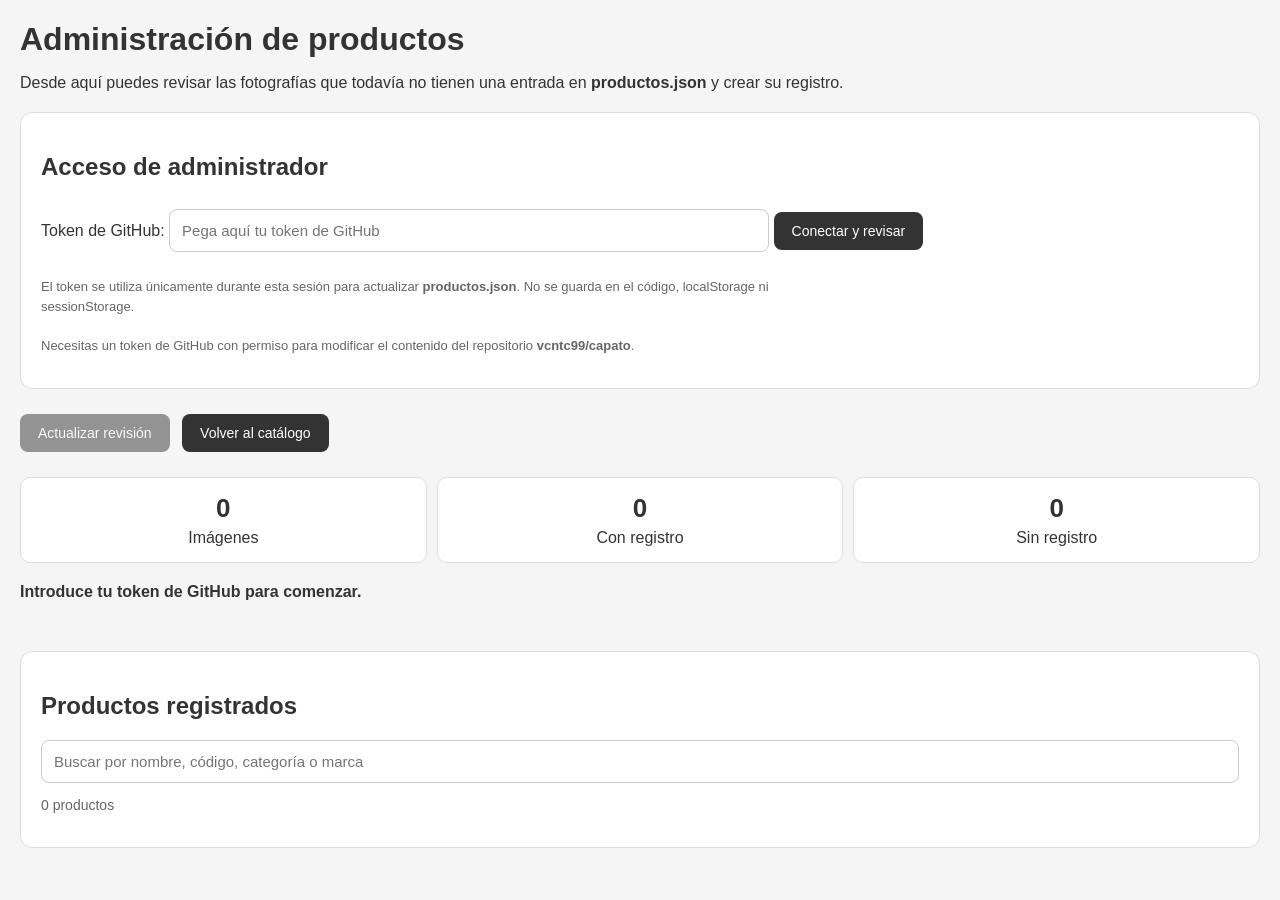
==== commit bdfd76cf: "Update revision.html" ====
--- a/revision.html
+++ b/revision.html
@@ -2412,6 +2412,46 @@
   }
 
 }
+        
+// ----------------------------------------------
+// Comprobar nombre registrado en productos.json
+// ----------------------------------------------
+
+const nombreRegistrado =
+  productos.some(
+    producto => {
+
+      // Si estamos editando,
+      // ignorar el registro actual.
+
+      if (
+        productoEditando &&
+        producto.imagen ===
+        productoEditando.imagen
+      ) {
+
+        return false;
+
+      }
+
+      return (
+        producto.imagen ===
+        nombreArchivoNuevo
+      );
+
+    }
+  );
+
+
+if (nombreRegistrado) {
+
+  mensajeFormulario.textContent =
+    "⚠️ Ese nombre de archivo ya está registrado en productos.json.";
+
+  return;
+
+}
+       
         // ----------------------------------------------
         // Validar obligatorios
         // ----------------------------------------------
@@ -2588,11 +2628,52 @@
         try {
 
 // --------------------------------------------
+// Preparar posible renombrado de imagen
+// --------------------------------------------
+
+let imagenRenombrada = false;
+
+let shaImagenOriginal = null;
+
+const nombreImagenOriginal =
+  productoEditando
+    ? productoEditando.imagen
+    : null;
+          
+// --------------------------------------------
 // Agregar o modificar producto en el arreglo
 // --------------------------------------------
 
 let productosActualizados;
-
+// --------------------------------------------
+// Si cambia el nombre,
+// crear primero la nueva imagen en GitHub
+// --------------------------------------------
+
+if (
+  productoEditando &&
+  nombreImagenOriginal !==
+  nombreArchivoNuevo
+) {
+
+  mensajeFormulario.textContent =
+    "Copiando la imagen con el nuevo nombre en GitHub...";
+
+
+  const resultadoImagen =
+    await crearImagenConNuevoNombre(
+      nombreImagenOriginal,
+      nombreArchivoNuevo
+    );
+
+
+  imagenRenombrada = true;
+
+  shaImagenOriginal =
+    resultadoImagen.shaOriginal;
+
+}
+          
 if (productoEditando) {
 
   // Estamos editando un producto existente
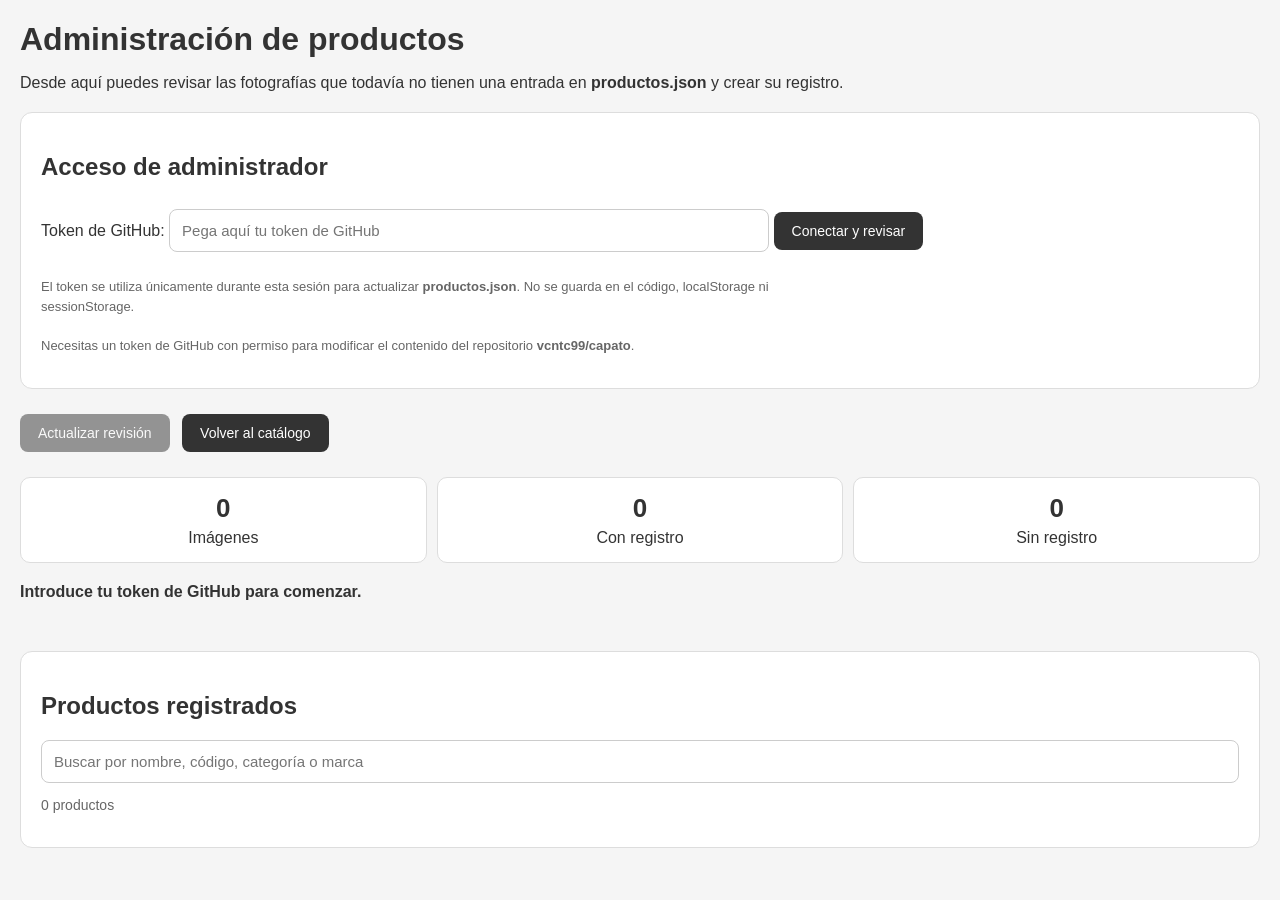
==== commit 1c075efc: "Update revision.html" ====
--- a/revision.html
+++ b/revision.html
@@ -2779,27 +2779,57 @@
           // Comprobar resultado
           // --------------------------------------------
 
-          if (!respuesta.ok) {
-
-            const errorGitHub =
-              await respuesta.json()
-                .catch(() => null);
-
-
-            throw new Error(
-              errorGitHub?.message ||
-              `GitHub respondió ${respuesta.status}`
-            );
-
-          }
-
-
-          // --------------------------------------------
-          // Éxito
-          // --------------------------------------------
-
-          mensajeFormulario.textContent =
-            "✓ Producto guardado correctamente en GitHub.";
+         if (!respuesta.ok) {
+
+  const errorGitHub =
+    await respuesta.json()
+      .catch(() => null);
+
+
+  // Si ya creamos la imagen nueva,
+  // eliminarla para dejar todo como estaba.
+
+  if (imagenRenombrada) {
+
+    try {
+
+      const nuevaImagenGitHub =
+        await obtenerImagenGitHub(
+          nombreArchivoNuevo
+        );
+
+
+      await eliminarImagenGitHub(
+        nombreArchivoNuevo,
+        nuevaImagenGitHub.sha
+      );
+
+    }
+    catch (errorLimpieza) {
+
+      console.warn(
+        "No se pudo eliminar la nueva imagen:",
+        errorLimpieza
+      );
+
+    }
+
+  }
+
+
+  throw new Error(
+    errorGitHub?.message ||
+    `GitHub respondió ${respuesta.status}`
+  );
+
+}
+                    
+// --------------------------------------------
+// Leer respuesta de GitHub una sola vez
+// --------------------------------------------
+
+const datosRespuesta =
+  await respuesta.json();
 
 
 // --------------------------------------------
@@ -2809,63 +2839,55 @@
 productos =
   productosActualizados;
 
-          shaProductos =
-            (
-              await respuesta.json()
-            ).content.sha;
-
-
-          // Cerrar formulario después
-          // de un momento
-
-          setTimeout(
-            async () => {
-
-              formularioProducto.classList.remove(
-                "visible"
-              );
-
-              archivoSeleccionado =
-                null;
-              productoEditando =
-  null;
-
-tituloFormulario.textContent =
-  "Agregar producto";
-
-guardarProducto.textContent =
-  "Guardar producto";
-
-              await revisarCatalogo();
-
-            },
-            1200
-          );
-
-        }
-
-        catch (error) {
-
-          console.error(error);
-
-          mensajeFormulario.textContent =
-            "❌ No se pudo guardar: " +
-            error.message;
-
-        }
-
-        finally {
-
-          guardarProducto.disabled =
-            false;
-
-          cancelarFormulario.disabled =
-            false;
-
-        }
-
-      }
-    );
+shaProductos =
+  datosRespuesta.content.sha;
+
+
+// --------------------------------------------
+// Eliminar imagen antigua
+// --------------------------------------------
+
+if (
+  imagenRenombrada &&
+  shaImagenOriginal
+) {
+
+  mensajeFormulario.textContent =
+    "Eliminando la imagen antigua de GitHub...";
+
+
+  try {
+
+    await eliminarImagenGitHub(
+      nombreImagenOriginal,
+      shaImagenOriginal
+    );
+
+
+    mensajeFormulario.textContent =
+      "✓ Producto e imagen actualizados correctamente en GitHub.";
+
+  }
+  catch (errorEliminar) {
+
+    console.warn(
+      "No se pudo eliminar la imagen antigua:",
+      errorEliminar
+    );
+
+
+    mensajeFormulario.textContent =
+      "✓ Producto actualizado, pero no se pudo eliminar la imagen antigua. Revisa revision.html.";
+
+  }
+
+}
+else {
+
+  mensajeFormulario.textContent =
+    "✓ Producto guardado correctamente en GitHub.";
+
+}
 
 // ==================================================
 // BUSCAR PRODUCTOS
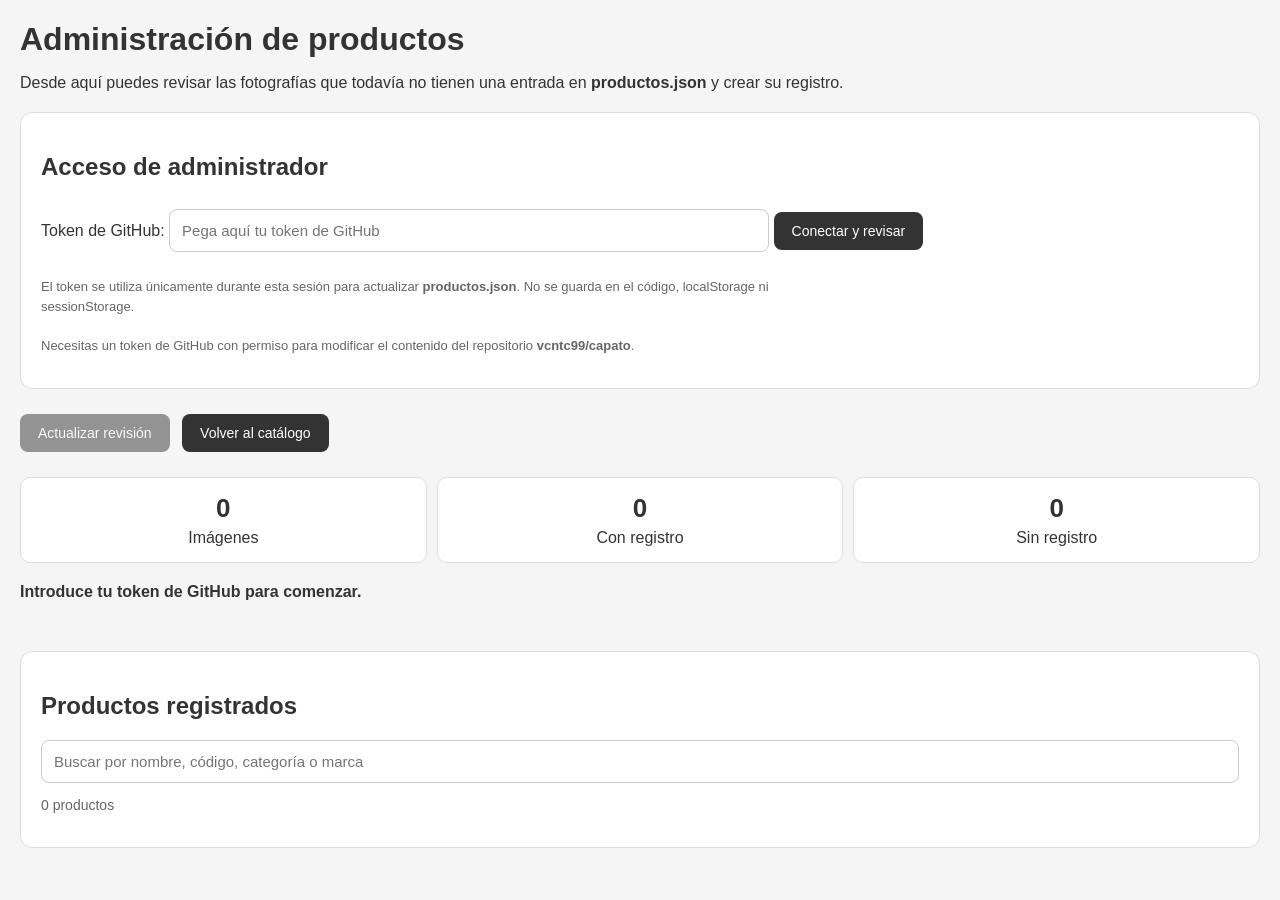
==== commit 4724eae3: "Update revision.html" ====
--- a/revision.html
+++ b/revision.html
@@ -2593,26 +2593,30 @@
         // Confirmación
         // ----------------------------------------------
 
-        const confirmar =
+const confirmar =
   confirm(
     `${productoEditando
       ? "¿Guardar los cambios de este producto?"
       : "¿Guardar este producto?"
     }\n\n` +
 
-    `Imagen: ${productoGuardar.imagen}\n` +
+    (
+      productoEditando &&
+      productoEditando.imagen !==
+      nombreArchivoNuevo
+        ? `Imagen:\nANTES: ${productoEditando.imagen}\nAHORA: ${nombreArchivoNuevo}\n\n`
+        : `Imagen: ${nombreArchivoNuevo}\n`
+    ) +
+
     `Nombre: ${productoGuardar.nombre}\n` +
     `Precio: $${productoGuardar.precio.toFixed(2)}\n` +
     `Categoría: ${productoGuardar.categoria}\n` +
     `Código: ${productoGuardar.codigo}`
   );
 
-        if (!confirmar) {
-
-          return;
-
-        }
-
+if (!confirmar) {
+  return;
+}
 
         guardarProducto.disabled =
           true;
@@ -2888,7 +2892,42 @@
     "✓ Producto guardado correctamente en GitHub.";
 
 }
-
+// ==================================================
+// Cerrar formulario después
+// de un momento
+// ==================================================
+
+setTimeout(
+  async () => {
+
+    formularioProducto.classList.remove(
+      "visible"
+    );
+
+    archivoSeleccionado =
+      null;
+
+    productoEditando =
+      null;
+
+    tituloFormulario.textContent =
+      "Agregar producto";
+
+    guardarProducto.textContent =
+      "Guardar producto";
+
+    archivoProducto.readOnly =
+      true;
+
+    ayudaNombreArchivo.textContent =
+      "El nombre del archivo no se puede modificar al agregar un producto.";
+
+    await revisarCatalogo();
+
+  },
+  1200
+);
+          
 // ==================================================
 // BUSCAR PRODUCTOS
 // ==================================================
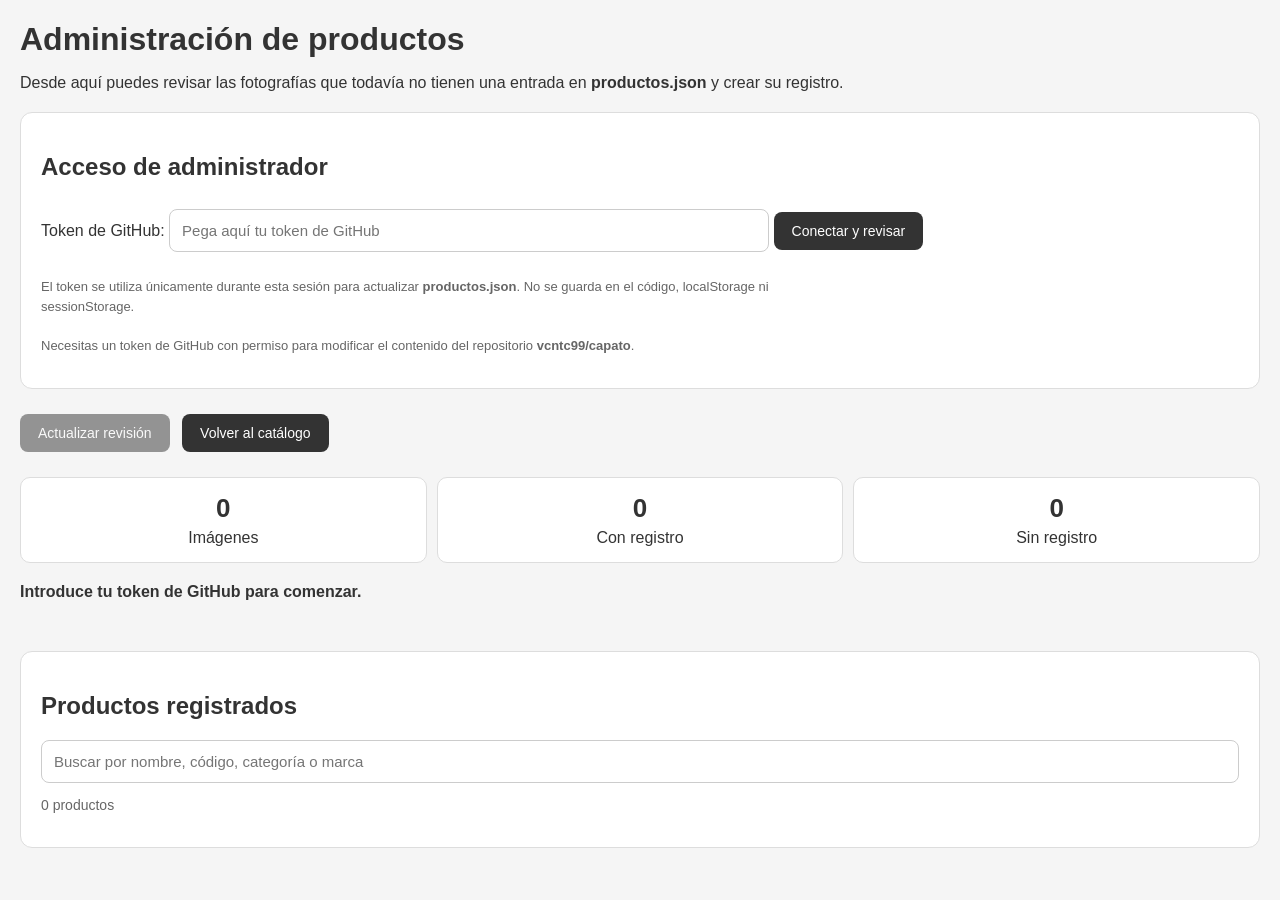
==== commit 19a9dbb7: "Update revision.html" ====
--- a/revision.html
+++ b/revision.html
@@ -2927,6 +2927,32 @@
   },
   1200
 );
+        }
+        catch (error) {
+
+          console.error(
+            "Error al guardar el producto:",
+            error
+          );
+
+          mensajeFormulario.textContent =
+            "Error: " +
+            error.message;
+
+        }
+        finally {
+
+          guardarProducto.disabled =
+            false;
+
+          cancelarFormulario.disabled =
+            false;
+
+        }
+
+      }
+    );
+          
           
 // ==================================================
 // BUSCAR PRODUCTOS
